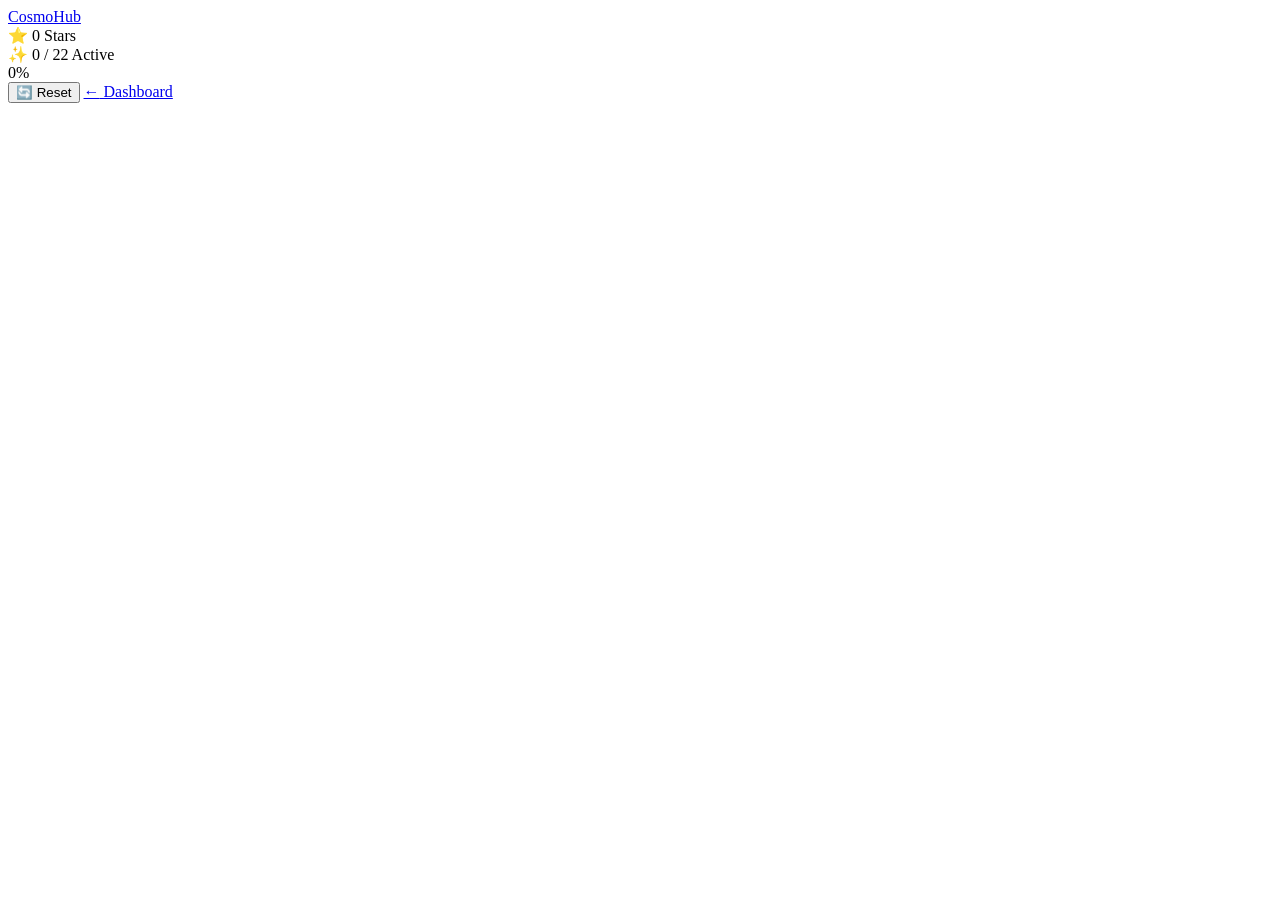
==== learning.html @ 73e70539 "Add learning.html for Constellation Roadmap and build header bad and user stats + progress bar" ====
<!DOCTYPE html>
<html lang="en">
<head>
  <meta charset="UTF-8">
  <meta name="viewport" content="width=device-width, initial-scale=1.0">
  <title>CosmoHub - Constellation Roadmap</title>
  
  <!-- Google Fonts: Fredoka & Plus Jakarta Sans -->
  <link rel="preconnect" href="https://fonts.googleapis.com">
  <link rel="preconnect" href="https://fonts.gstatic.com" crossorigin>
  <link href="https://fonts.googleapis.com/css2?family=Fredoka:wght@500;600;700&family=Plus+Jakarta+Sans:wght@400;500;600;700&display=swap" rel="stylesheet">
  
  <!-- Custom Stylesheet -->
  <link rel="stylesheet" href="learning.css">
</head>
<body>

  <!-- Ambient Star Background -->
  <div class="stars-bg"></div>

  <!-- App Header Bar -->
  <header class="app-header">
    <div class="header-left">
      <a href="main.html" class="brand-link" title="Return to Dashboard">
        <span class="brand-logo">CosmoHub</span>
      </a>
    </div>

    <!-- User Stats & Progress Bar -->
    <div class="header-stats">
      <div class="stat-pill" title="Total Stars Collected">
        <span class="stat-icon">⭐</span>
        <span id="total-stars-val" class="stat-value">0</span>
        <span class="stat-label">Stars</span>
      </div>

      <div class="stat-pill" title="Constellations Completed">
        <span class="stat-icon">✨</span>
        <span id="completed-nodes-val" class="stat-value">0 / 22</span>
        <span class="stat-label">Active</span>
      </div>

      <div class="progress-container" title="Overall Roadmap Progress">
        <div class="progress-bar-bg">
          <div id="roadmap-progress-fill" class="progress-fill" style="width: 0%;"></div>
        </div>
        <span id="progress-percent-text" class="progress-text">0%</span>
      </div>
    </div>

    <div class="header-right">
      <button id="reset-progress-btn" class="header-action-btn secondary" title="Reset local learning progress">
        <span>🔄</span> Reset
      </button>
      <a href="main.html" class="header-action-btn primary">
        <span>&larr;</span> Dashboard
      </a>
    </div>
  </header>
</body>
</html>
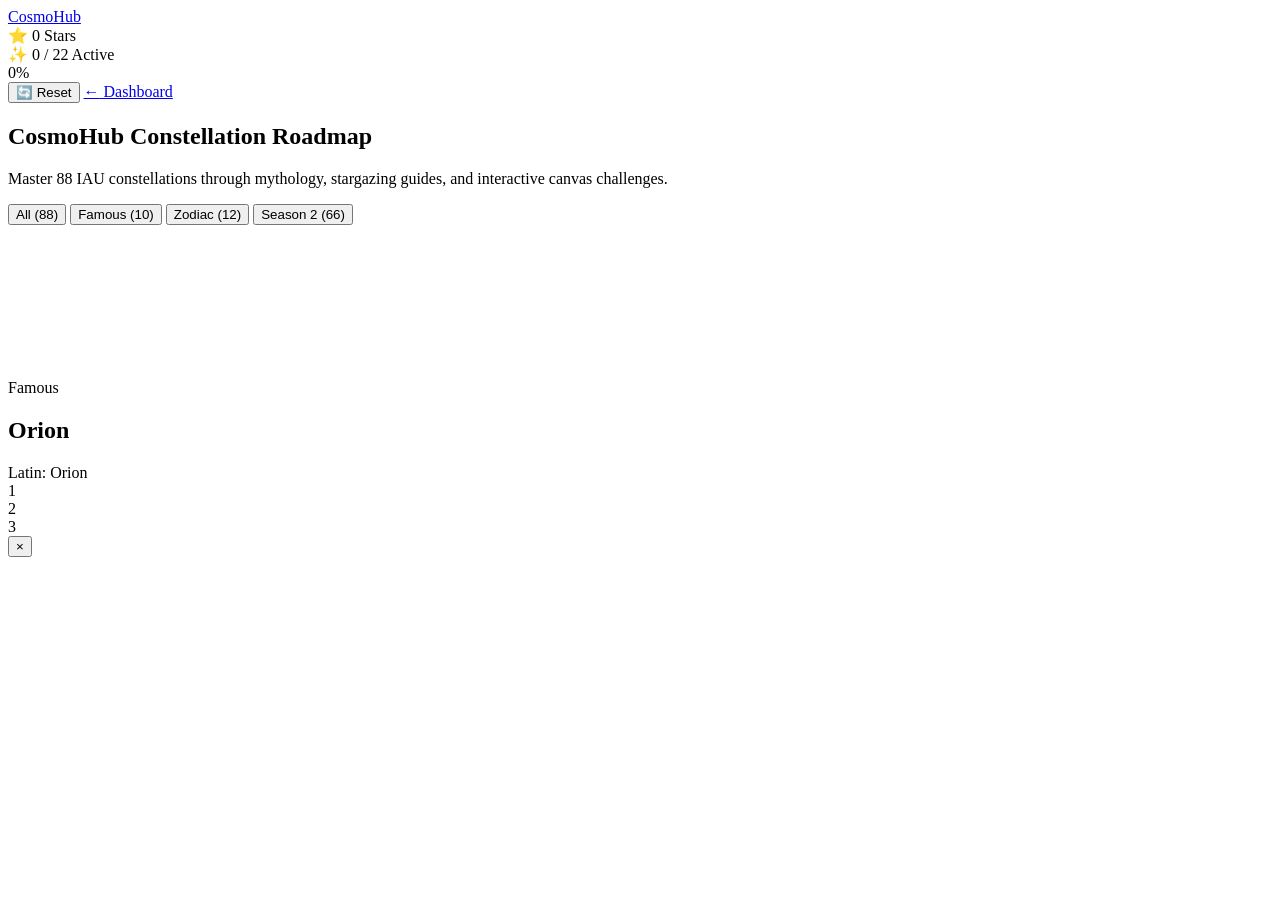
==== commit e1f61924: "Add roadmap section with category filters and lesson modal to learning.html" ====
--- a/learning.html
+++ b/learning.html
@@ -57,5 +57,57 @@
       </a>
     </div>
   </header>
+  <!-- Main Container -->
+  <main class="roadmap-page-container">
+    
+    <!-- Hero Header -->
+    <section class="roadmap-hero">
+      <h1 class="hero-title">CosmoHub Constellation Roadmap</h1>
+      <p class="hero-subtitle">Master 88 IAU constellations through mythology, stargazing guides, and interactive canvas challenges.</p>
+
+      <!-- Category Filter Pills -->
+      <div class="filter-pills">
+        <button class="filter-pill active" data-filter="all">All (88)</button>
+        <button class="filter-pill" data-filter="Famous">Famous (10)</button>
+        <button class="filter-pill" data-filter="Zodiac">Zodiac (12)</button>
+        <button class="filter-pill" data-filter="Locked">Season 2 (66)</button>
+      </div>
+    </section>
+
+    <!-- Roadmap Canvas & Serpentine Nodes Container -->
+    <div class="roadmap-wrapper">
+      <svg id="roadmap-svg" class="roadmap-svg" xmlns="http://www.w3.org/2000/svg">
+        <path id="roadmap-path-line" class="roadmap-path-line" d="" />
+        <path id="roadmap-path-glow" class="roadmap-path-glow" d="" />
+      </svg>
+
+      <div id="roadmap-nodes" class="roadmap-nodes-grid">
+        <!-- 88 Dynamic Nodes rendered by learning.js -->
+      </div>
+    </div>
+
+  </main>
+
+  <!-- 3-STEP LESSON MODAL -->
+  <div id="lesson-modal" class="modal-backdrop hidden">
+    <div class="modal-card">
+      
+      <!-- Modal Header -->
+      <div class="modal-header">
+        <div class="modal-header-info">
+          <span id="modal-category-badge" class="badge-category">Famous</span>
+          <h2 id="modal-title" class="modal-title">Orion</h2>
+          <span id="modal-latin-name" class="modal-subtitle">Latin: Orion</span>
+        </div>
+
+        <!-- Step Dots Indicator -->
+        <div class="step-indicator">
+          <div id="step-dot-1" class="step-dot active" title="Step 1: History">1</div>
+          <div id="step-dot-2" class="step-dot" title="Step 2: Stargazing Guide">2</div>
+          <div id="step-dot-3" class="step-dot" title="Step 3: Interactive Challenge">3</div>
+        </div>
+
+        <button id="modal-close-btn" class="modal-close-btn" title="Close Modal">&times;</button>
+      </div>
 </body>
 </html>
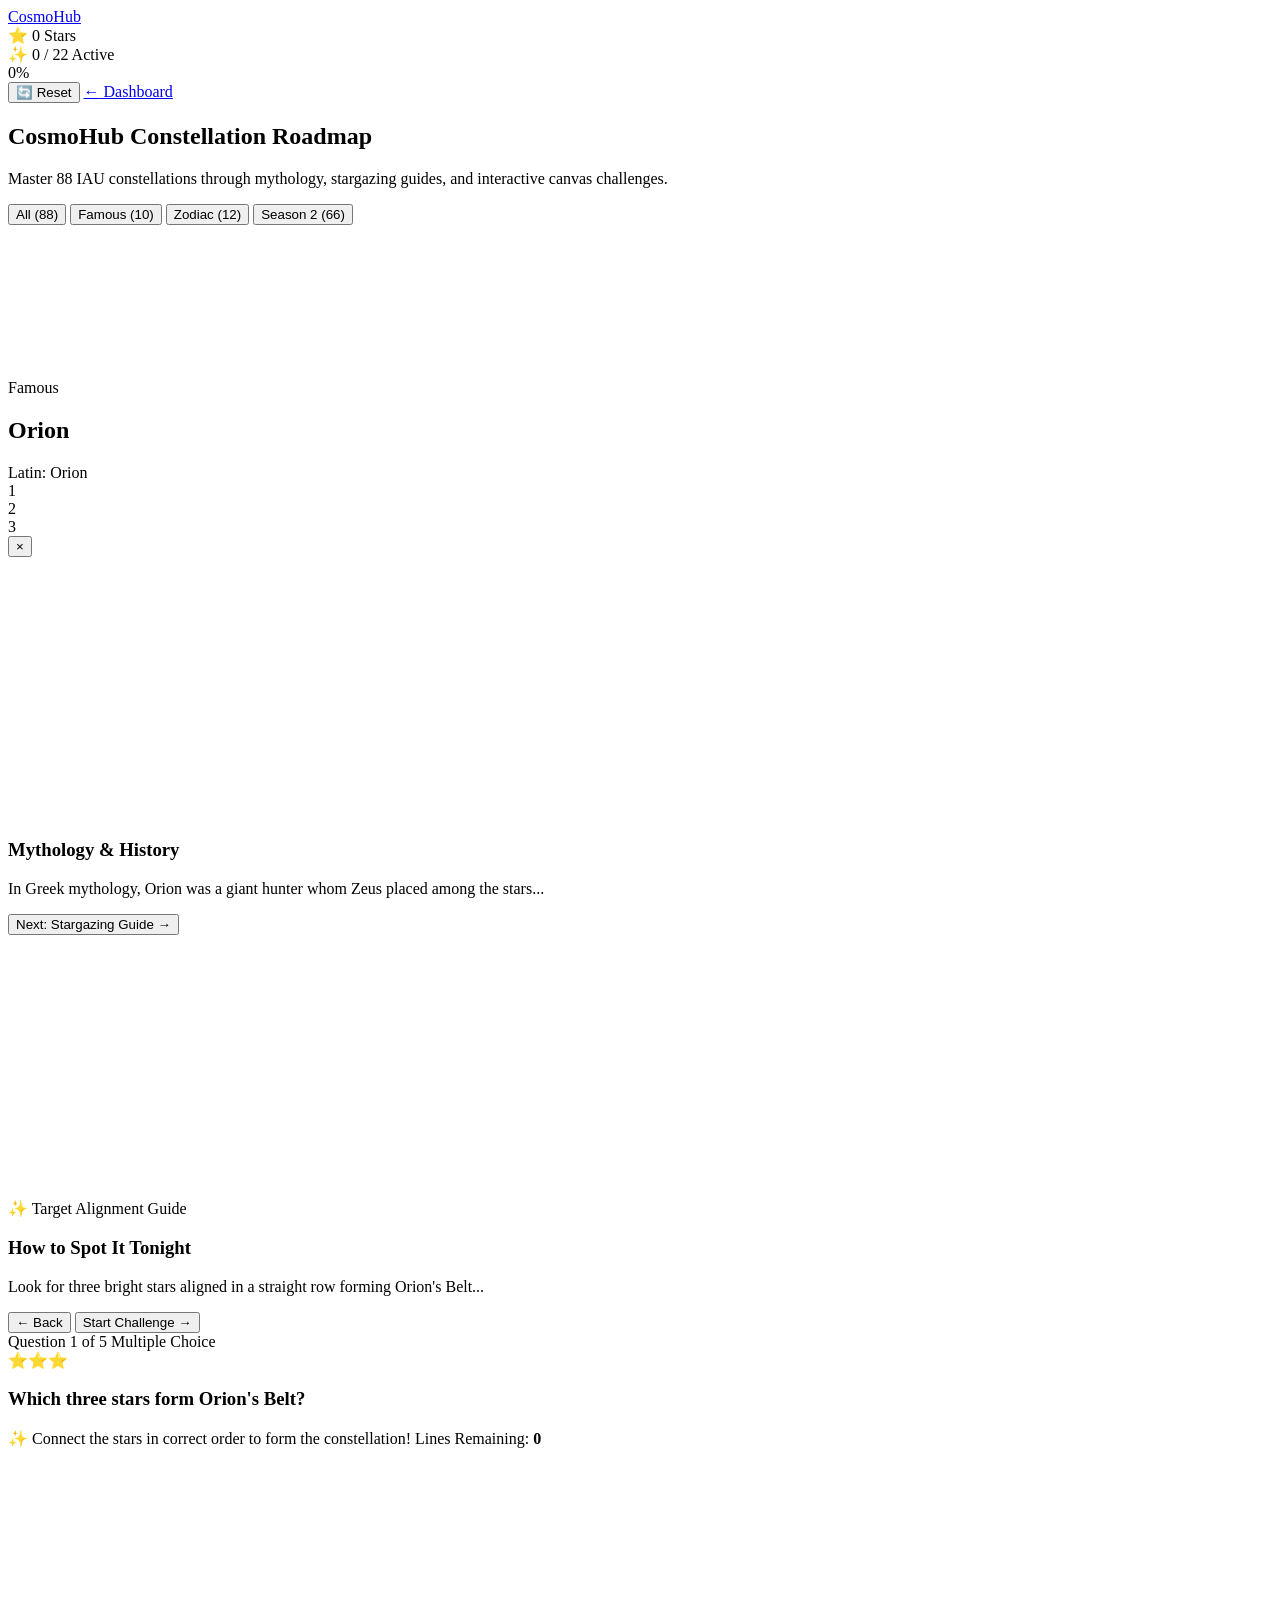
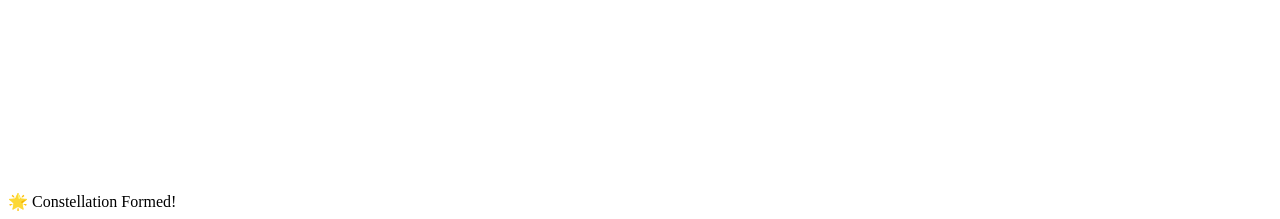
==== commit 0ad6ad44: "Add interactive slides for constellation education in learning.html" ====
--- a/learning.html
+++ b/learning.html
@@ -109,5 +109,90 @@
 
         <button id="modal-close-btn" class="modal-close-btn" title="Close Modal">&times;</button>
       </div>
+      <!-- Modal Body (3 Slide Views) -->
+      <div class="modal-body">
+        
+        <!-- SLIDE 1: History & Mythology -->
+        <div id="slide-1" class="slide-content active">
+          <div class="slide-grid">
+            <div class="slide-visual">
+              <div id="constellation-illustration-container" class="illustration-box">
+                <canvas id="illustration-canvas" width="280" height="260"></canvas>
+              </div>
+            </div>
+            <div class="slide-text-content">
+              <h3 class="slide-heading">Mythology &amp; History</h3>
+              <p id="slide1-history-text" class="slide-description">
+                In Greek mythology, Orion was a giant hunter whom Zeus placed among the stars...
+              </p>
+              <div class="slide-footer-nav">
+                <button id="slide1-next-btn" class="modal-btn primary">
+                  Next: Stargazing Guide &rarr;
+                </button>
+              </div>
+            </div>
+          </div>
+        </div>
+
+        <!-- SLIDE 2: Stargazing Guide -->
+        <div id="slide-2" class="slide-content hidden">
+          <div class="slide-grid">
+            <div class="slide-visual">
+              <div class="guide-sky-box">
+                <canvas id="guide-sky-canvas" width="280" height="260"></canvas>
+                <div class="guide-tip-overlay">✨ Target Alignment Guide</div>
+              </div>
+            </div>
+            <div class="slide-text-content">
+              <h3 class="slide-heading">How to Spot It Tonight</h3>
+              <p id="slide2-guide-text" class="slide-description">
+                Look for three bright stars aligned in a straight row forming Orion's Belt...
+              </p>
+              <div class="slide-footer-nav">
+                <button id="slide2-back-btn" class="modal-btn secondary">&larr; Back</button>
+                <button id="slide2-next-btn" class="modal-btn primary">Start Challenge &rarr;</button>
+              </div>
+            </div>
+          </div>
+        </div>
+
+        <!-- SLIDE 3: Interactive Challenge (5 Questions) -->
+        <div id="slide-3" class="slide-content hidden">
+          
+          <!-- Challenge Subheader -->
+          <div class="challenge-header">
+            <div class="challenge-progress-info">
+              <span id="challenge-q-num" class="q-badge">Question 1 of 5</span>
+              <span id="challenge-q-type" class="q-type-badge">Multiple Choice</span>
+            </div>
+            <div id="challenge-stars-live" class="live-stars-display" title="Current Star Rating">
+              ⭐⭐⭐
+            </div>
+          </div>
+
+          <!-- Question View Container -->
+          <div id="challenge-view-container" class="challenge-view-container">
+            
+            <!-- Q1: MCQ ENGINE -->
+            <div id="mcq-view" class="challenge-sub-view">
+              <h3 id="mcq-question-text" class="mcq-question">Which three stars form Orion's Belt?</h3>
+              <div id="mcq-options-grid" class="mcq-options-grid">
+                <!-- Option Buttons inserted by JS -->
+              </div>
+            </div>
+
+            <!-- Q2 & Q3: STAR-CONNECT CANVAS ENGINE -->
+            <div id="starconnect-view" class="challenge-sub-view hidden">
+              <div class="canvas-instruction-bar">
+                <span class="instruction-text">✨ Connect the stars in correct order to form the constellation!</span>
+                <span id="starconnect-status" class="status-pill">Lines Remaining: <strong id="lines-left-count">0</strong></span>
+              </div>
+              <div class="canvas-wrapper">
+                <canvas id="starconnect-canvas" width="560" height="340"></canvas>
+                <div id="starconnect-feedback-overlay" class="canvas-feedback-overlay hidden">
+                  <span class="feedback-text">🌟 Constellation Formed!</span>
+                </div>
+              </div>
+            </div>
 </body>
 </html>
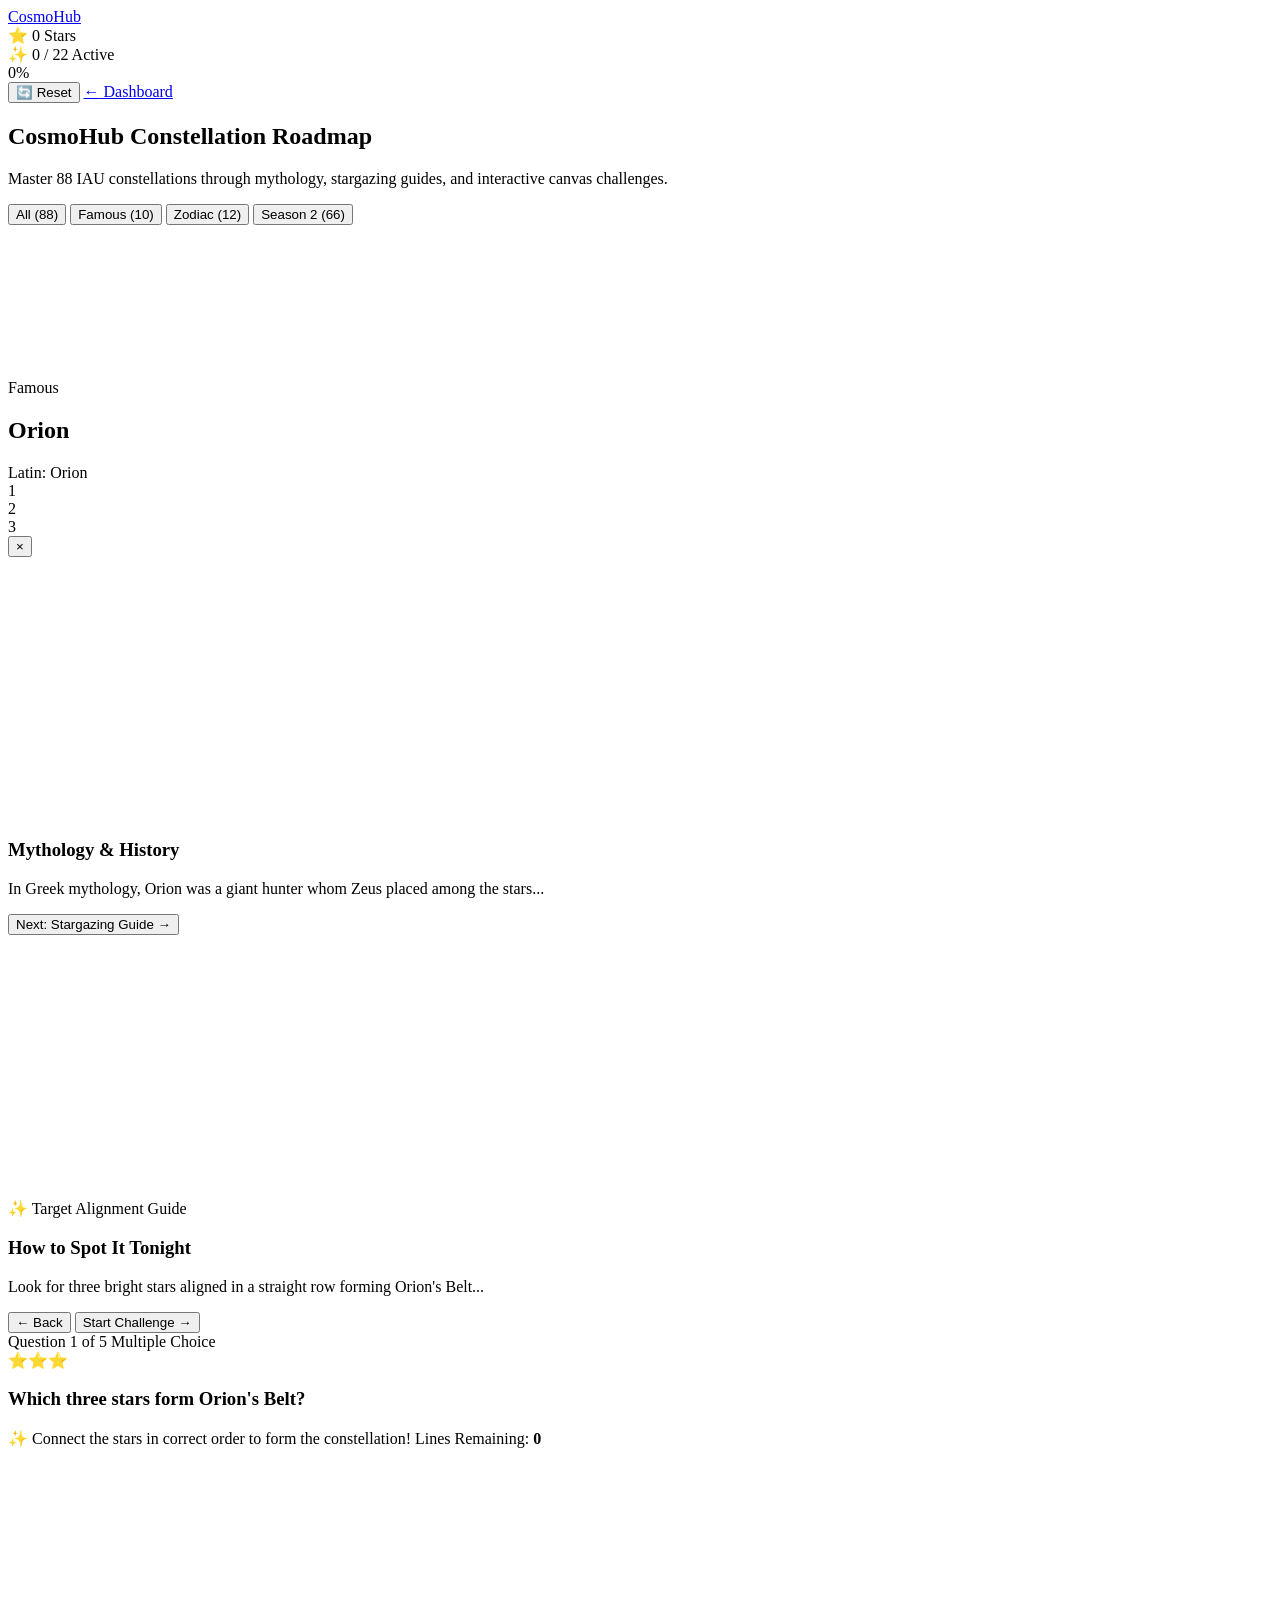
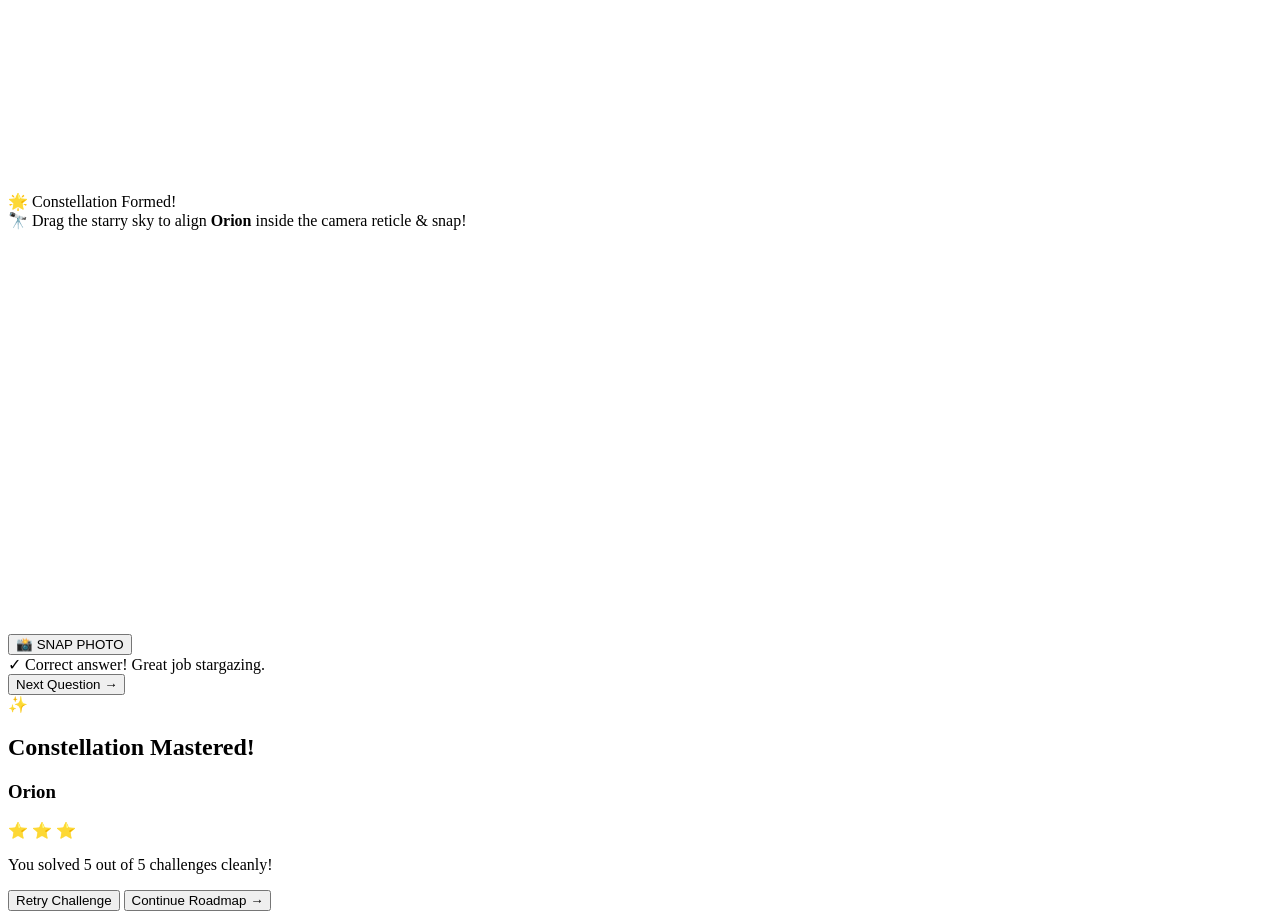
==== commit 36a019d9: "Add viewfinder challenge and reward modal to learning.html; clean up style.css" ====
--- a/learning.html
+++ b/learning.html
@@ -194,5 +194,83 @@
                 </div>
               </div>
             </div>
+            <!-- Q4 & Q5: VIEWFINDER SNAP CANVAS ENGINE -->
+            <div id="viewfinder-view" class="challenge-sub-view hidden">
+              <div class="canvas-instruction-bar">
+                <span class="instruction-text">🔭 Drag the starry sky to align <strong id="viewfinder-target-name">Orion</strong> inside the camera reticle &amp; snap!</span>
+              </div>
+              <div class="viewfinder-game-container">
+                <div id="sky-viewport" class="sky-viewport">
+                  <canvas id="viewfinder-canvas" width="700" height="400"></canvas>
+                  
+                  <!-- Fixed Center Viewfinder Frame Overlay -->
+                  <div class="viewfinder-frame">
+                    <div class="reticle-line vert"></div>
+                    <div class="reticle-line horiz"></div>
+                    <div class="reticle-corner top-left"></div>
+                    <div class="reticle-corner top-right"></div>
+                    <div class="reticle-corner bottom-left"></div>
+                    <div class="reticle-corner bottom-right"></div>
+                    <div class="reticle-center-dot"></div>
+                  </div>
+
+                  <!-- Flash Overlay -->
+                  <div id="camera-flash-overlay" class="camera-flash-overlay hidden"></div>
+                </div>
+
+                <div class="viewfinder-controls">
+                  <button id="snap-photo-btn" class="snap-shutter-btn">
+                    <span class="shutter-icon">📸</span>
+                    <span class="shutter-text">SNAP PHOTO</span>
+                  </button>
+                </div>
+              </div>
+            </div>
+
+          </div>
+
+          <!-- Challenge Question Navigation / Footer -->
+          <div class="challenge-footer">
+            <div id="challenge-feedback-msg" class="feedback-msg hidden">
+              <span id="feedback-icon">✓</span>
+              <span id="feedback-text">Correct answer! Great job stargazing.</span>
+            </div>
+            <button id="challenge-next-q-btn" class="modal-btn primary hidden">
+              Next Question &rarr;
+            </button>
+          </div>
+
+        </div>
+
+      </div>
+
+    </div>
+  </div>
+
+  <!-- LEVEL COMPLETION REWARD MODAL -->
+  <div id="reward-modal" class="modal-backdrop hidden">
+    <div class="reward-card">
+      <div class="reward-star-burst">✨</div>
+      <h2 class="reward-title">Constellation Mastered!</h2>
+      <h3 id="reward-constellation-name" class="reward-constellation">Orion</h3>
+      
+      <!-- Stars Awarded Display -->
+      <div id="reward-stars-container" class="reward-stars">
+        <span class="star-icon glow">⭐</span>
+        <span class="star-icon glow">⭐</span>
+        <span class="star-icon glow">⭐</span>
+      </div>
+      
+      <p id="reward-score-text" class="reward-score-text">You solved 5 out of 5 challenges cleanly!</p>
+
+      <div class="reward-actions">
+        <button id="reward-retry-btn" class="modal-btn secondary">Retry Challenge</button>
+        <button id="reward-continue-btn" class="modal-btn primary">Continue Roadmap &rarr;</button>
+      </div>
+    </div>
+  </div>
+
+  <!-- JS Engine -->
+  <script src="learning.js"></script>
 </body>
 </html>
